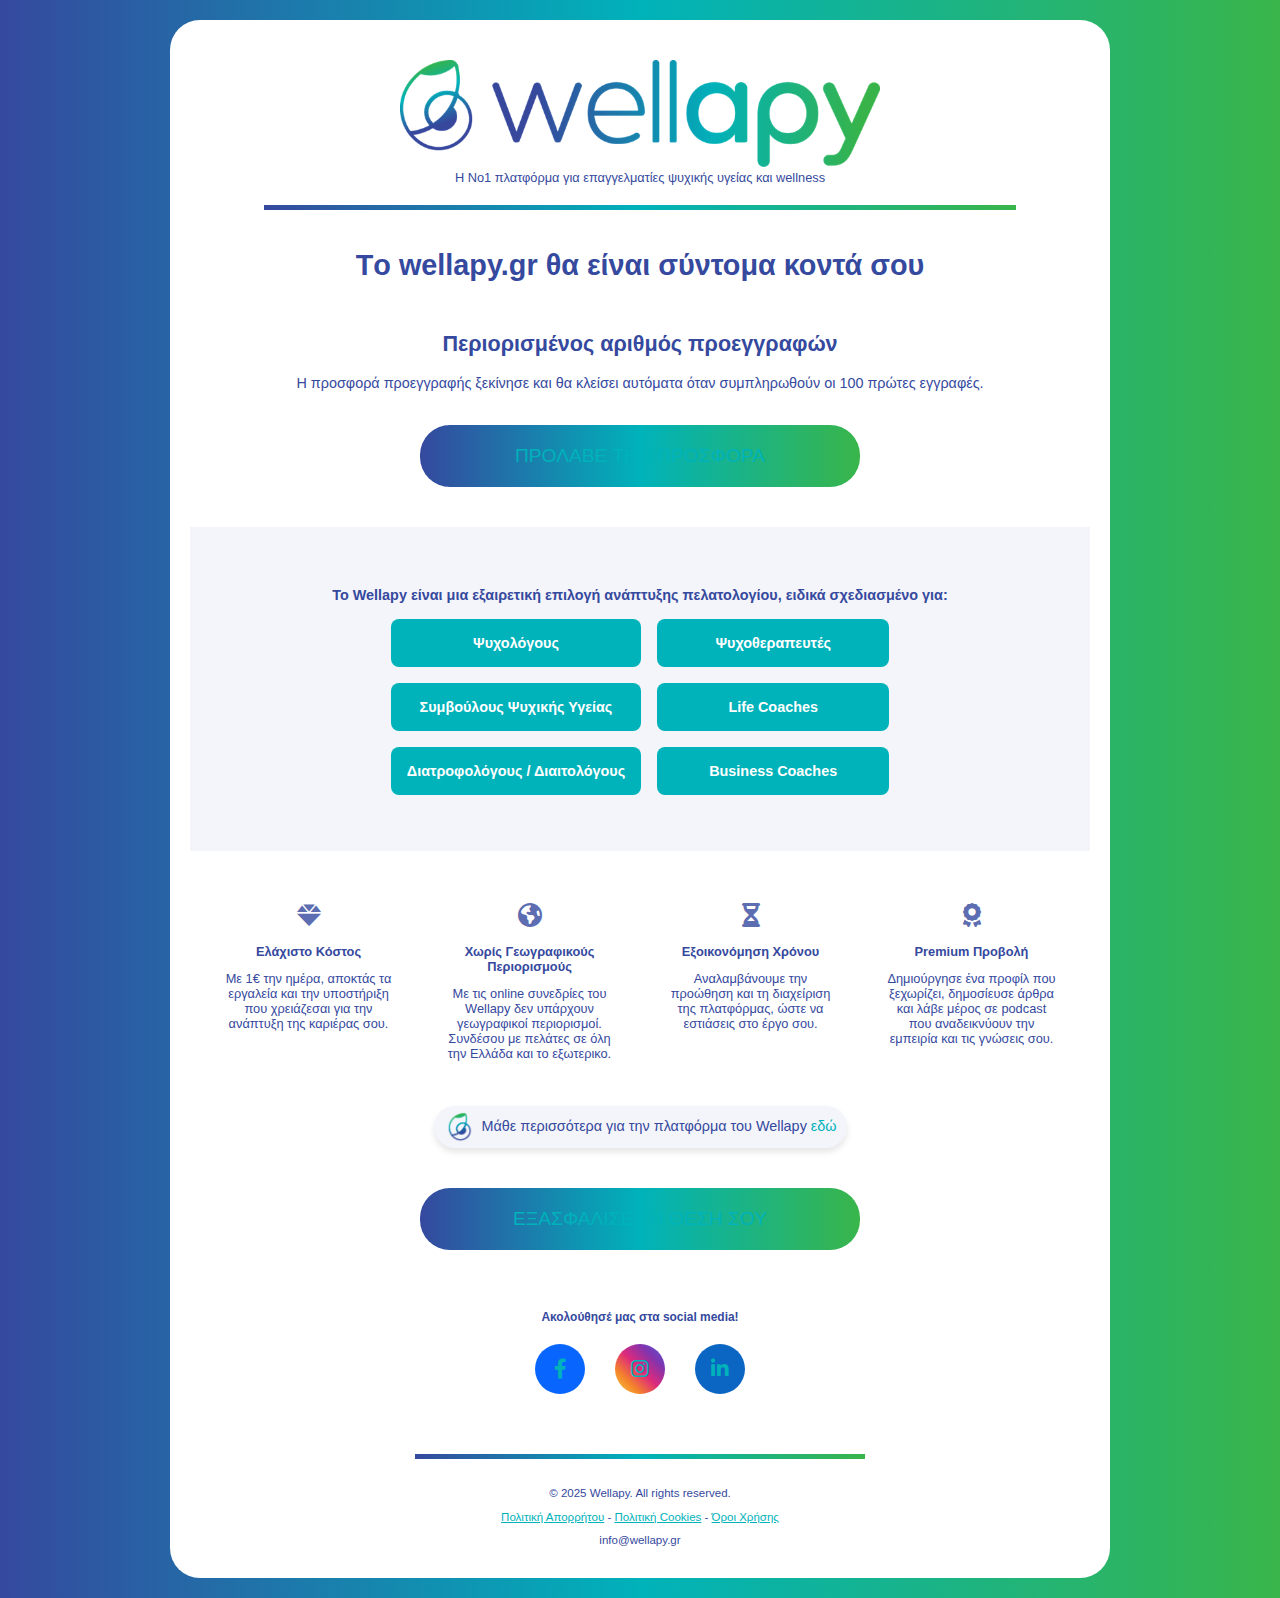
==== index.html @ b0df870e "new promo site" ====
<!DOCTYPE html>
<html lang="el">
    <head>
        <!-- Google tag (gtag.js) -->
        <script async src="https://www.googletagmanager.com/gtag/js?id=G-53JL127GSR"></script>
        <script>
            window.dataLayer = window.dataLayer || [];
            function gtag(){dataLayer.push(arguments);}
            gtag('js', new Date());
            gtag('config', 'G-53JL127GSR');
        </script>
        <!-- End Google tag -->
        <link rel="icon" href="assets/favicon.png" type="image/x-icon">
        <meta charset="UTF-8">
        <meta name="viewport" content="width=device-width, initial-scale=1.0">
        <title>Wellapy | Σύντομα κοντά σας</title>
        <meta name="description" content="Wellapy - Η Νο1 πλατφόρμα για επαγγελματίες ψυχικής υγείας και wellness. Περιορισμένος αριθμός προεγγραφών!">
        <link href="https://cdnjs.cloudflare.com/ajax/libs/font-awesome/6.0.0-beta3/css/all.min.css" rel="stylesheet">
        <link rel="stylesheet" href="styles/pages.css">
        <link rel="stylesheet" href="styles/responsive.css">
    </head>
    <body>
        <div class="main">

            <header>
                <img src="assets/LOGO-80.png" alt="Logo" />
            </header>
    
            <div class="tagline">
                Η Νο1 πλατφόρμα για επαγγελματίες ψυχικής υγείας και wellness
            </div>
    
            <hr />
    
            <div class="container index-container">

                <div class="title" style="text-align: center;">
                    <h1>Tο wellapy.gr θα είναι σύντομα κοντά σου</h1>
                </div>

                <div class="text">
                    <h2 style="margin-top: 30px;">Περιορισμένος αριθμός προεγγραφών</h3>
                    <p>Η προσφορά προεγγραφής ξεκίνησε και θα κλείσει αυτόματα όταν συμπληρωθούν οι 100 πρώτες εγγραφές.</p>
                </div>
                <a href="subscribe.html" class="cta-button">ΠΡΟΛΑΒΕ ΤΗΝ ΠΡΟΣΦΟΡΑ</a>

                <div class="ribbon">

                    <h4>Το Wellapy είναι μια εξαιρετική επιλογή ανάπτυξης πελατολογίου, ειδικά σχεδιασμένο για:</h4>

                    <div class="professionals-grid">
                        <div class="professionals-grid-item">
                            Ψυχολόγους
                        </div>
                        <div class="professionals-grid-item">
                            Ψυχοθεραπευτές
                        </div>
                        <div class="professionals-grid-item">
                            Συμβούλους Ψυχικής Υγείας
                        </div>
                        <div class="professionals-grid-item">
                            Life Coaches
                        </div>
                        <div class="professionals-grid-item">
                            Διατροφολόγους / Διαιτολόγους
                        </div>
                        <div class="professionals-grid-item">
                            Business Coaches
                        </div>
                    </div>

                </div>

                <div class="promo-grid">
                    <div class="promo-grid-item">
                        <i class="fas fa-gem"></i>
                        <h4>Ελάχιστο Κόστος</h4>
                        <p>Με 1€ την ημέρα, αποκτάς τα εργαλεία και την υποστήριξη που χρειάζεσαι για την ανάπτυξη της καριέρας σου.</p>
                    </div>
                    
                    <div class="promo-grid-item">
                        <i class="fas fa-earth"></i>
                        <h4>Χωρίς Γεωγραφικούς Περιορισμούς</h4>
                        <p>Με τις online συνεδρίες του Wellapy δεν υπάρχουν γεωγραφικοί περιορισμοί. Συνδέσου με πελάτες σε όλη την Ελλάδα και το εξωτερικο.</p>
                    </div>
    
                    <div class="promo-grid-item">
                        <i class="fas fa-hourglass"></i>
                        <h4>Εξοικονόμηση Χρόνου</h4>
                        <p>Αναλαμβάνουμε την προώθηση και τη διαχείριση της πλατφόρμας, ώστε να εστιάσεις στο έργο σου.</p>
                    </div>
    
                    <div class="promo-grid-item">
                        <i class="fas fa-award"></i>
                        <h4>Premium Προβολή</h4>
                        <p>Δημιούργησε ένα προφίλ που ξεχωρίζει, δημοσίευσε άρθρα και λάβε μέρος σε podcast που αναδεικνύουν την εμπειρία και τις γνώσεις σου.</p>
                    </div>
                </div>

                <div class="wellapy-pill">
                    Μάθε περισσότερα για την πλατφόρμα του Wellapy&nbsp;<a target="_blank" href="faq.html">εδώ</a>
                </div>

                <a href="subscribe.html" class="cta-button" style="margin-top: 40px;">ΕΞΑΣΦΑΛΙΣΕ ΤΗ ΘΕΣΗ ΣΟΥ</a>

                <h5 class="social-header">Ακολούθησέ μας στα social media!</h5>

                <div class="social-icons">
                    <a href="https://www.facebook.com/people/Wellapy/61571738606745/" target="_blank" class="social-icon facebook" aria-label="Facebook">
                        <i class="fab fa-facebook-f"></i>
                    </a>
                    <a href="https://www.instagram.com/wellapy.gr/" target="_blank" class="social-icon instagram" aria-label="Instagram">
                        <i class="fab fa-instagram"></i>
                    </a>
                    <a href="https://www.linkedin.com/company/wellapy-gr" target="_blank" class="social-icon linkedin" aria-label="LinkedIn">
                        <i class="fab fa-linkedin-in"></i>
                    </a>
                </div>

                <hr class="footer-hr" style="width: 50%; margin-top: 60px;" />

                <div class="footer" style="margin-top: 10px;">
                    <p>© 2025 Wellapy. All rights reserved.</p>
                    <a href="privacy-policy.html" target="_blank">Πολιτική Απορρήτου</a> - 
                    <a href="cookie-policy.html" target="_blank">Πολιτική Cookies</a> - 
                    <a href="terms-of-use.html" target="_blank">Όροι Χρήσης</a>
                    <p><span style="display: inline;">info</span><span style="display: inline;">@</span><span style="display: inline;">wellapy.gr</span></p>
                </div>
            </div>
    </body>
</html>
---- styles/pages.css ----
body {
    margin: 0;
    font-family: "Open Sans", sans-serif;
    background-color: white;
    color: #35499e;
    display: flex;
    flex-direction: column;
    align-items: center;
    min-height: 100vh;
    background: linear-gradient(to right, #35499e, #00b2ba, #39b54a);
}

.main {
    margin: 20px 10px;
    border-radius: 30px;
    background-color: #ffffff;
    font-size: 0.9rem;
}

header {
    max-width: 800px;
    background-color: #fff;
    margin: 20px auto 0;
    padding: 20px 0 0;
    text-align: center;
}

header img {
    max-width: 60%;
    height: auto;
}

.tagline {
    font-size: 0.8rem;
    text-align: center;
}

.title {
    max-width: 800px;
    margin: auto;
    text-align: center;
    padding: 0 20px;
}

.title h2 {
    margin: 30px 0 0;
}

.ribbon {
    width: 100%;
    background-color: #f4f5fa;
    margin-top: 40px;
    padding: 40px 0;
}

.ribbon h4 {
    margin-bottom: 0;
}

.professionals-grid {
    text-align: center;
    display: grid;
    grid-template-columns: repeat(2, auto); /* 3 equal columns */
    gap: 16px; /* Space between the boxes */
    justify-content: center; /* Centers the columns horizontally */
    padding: 16px;
}

.professionals-grid-item {
    background-color: #00b2ba;
    padding: 16px;
    text-align: center;
    border-radius: 8px;
    color: white;
    min-width: 200px;
    font-weight: bold;
}

.promo-grid {
    display: grid;
    grid-template-columns: repeat(4, 1fr); /* 4 equal columns */
    gap: 16px; /* Space between the boxes */
    padding: 16px;
    margin-top: 20px;
}

.promo-grid-item {
    /* background-color: #f4f5fa; */
    padding: 16px;
    text-align: center;
    border-radius: 8px;
    /* box-shadow: 0 2px 4px rgba(0, 0, 0, 0.1); */
}

.promo-grid-item .fas {
    font-size: 1.5rem;
    color: #5d6db1;
}

.promo-grid-item h4 {
    margin-bottom: 5px;
    font-size: 0.8rem;
}

.promo-grid-item p {
    font-size: 0.8rem;
}

.container {
    max-width: 900px;
    margin: 20px auto;
    padding: 0 20px;
}

.container a {
    color: #00b2ba;
}

.text {
    text-align: center;
    margin-bottom: 20px;
    text-wrap: balance;
    width: 80%;
}

.cta-button {
    width: 40%;
    min-width: 200px;
    padding: 20px 40px;
    border: none;
    border-radius: 30px;
    font-size: 1.2rem;
    text-decoration: none;
    text-align: center;
    cursor: pointer;
    background: linear-gradient(to right, #35499e, #00b2ba, #39b54a);
    color: white;
    transition: box-shadow 0.3s ease;
}
  
.cta-button:hover {
    box-shadow: 0 4px 8px rgba(0, 0, 0, 0.3);
}

h5.social-header {
    margin-top: 60px;
}

.social-icons {
    display: flex;
    gap: 30px;
}

.social-icon {
    display: flex;
    justify-content: center;
    align-items: center;
    width: 50px;
    height: 50px;
    border-radius: 50%;
    text-decoration: none;
    color: white;
    font-size: 20px;
    transition: box-shadow 0.3s ease, transform 0.3s ease;
}

.facebook {
    background-color: #0866ff;
}

.instagram {
    background: linear-gradient(45deg, #F7D447, #f58529, #dd2a7b, #8134af, #515bd4);
}

.linkedin {
    background-color: #0a66c2;
}

.social-icon:hover {
    box-shadow: 0 4px 8px rgba(0, 0, 0, 0.3);
}

.index-container {
    text-align: center;
    display: flex;
    display: -webkit-flex; /* Safari */
    flex-direction: column;
    align-items: center;
}

hr {
    background: linear-gradient(to right, #35499e, #00b2ba, #39b54a);
    height: 5px;
    width: 80%;
    border: 0;
    margin-top: 20px;
}

.footer hr {
    width: 60%;
    margin: 40px auto 20px;
}

.pricing-card hr {
    margin: 0 auto;
}

.footer {
    text-align: center;
    font-size: 0.8em;
    margin-top: 30px;
}

.wellapy-pill {
    width: auto;
    max-width: 40%;
    margin: 0 auto;
    text-align: center;
    background-color: #f4f5fa;
    border-radius: 30px;
    color: #35499e;
    box-shadow: 0 4px 6px rgba(0, 0, 0, 0.1);
    background-image: url('../assets/favicon.png'); /* Replace with your icon file */
    background-repeat: no-repeat;
    background-position: 10px center;
    background-size: 32px 32px; /* Adjust size as needed */
    padding: 10px 10px 10px 48px; /* Add space for the icon */
    line-height: 1.5;
}

.wellapy-pill a {
    color: #00b2ba;
    text-decoration: none;
}

.wellapy-pill a:hover {
    text-decoration: underline;
}
---- styles/responsive.css ----
/* Responsive styles for different screen sizes */
@media (max-width: 768px) {
    .container {
        flex-direction: column;
    }

    .left-side,
    .right-side {
        flex: none;
    }

    .left-side {
        display: none;
    }

    .cta-button {
        font-size: 1.2rem;
    }

    .professionals-grid,
    .promo-grid {
        grid-template-columns: 1fr; /* 1 column layout for smaller screens */
    }
}

@media (max-width: 480px) {
    .left-side {
        display: none;
    }

    .right-side {
        padding: 60px 5px 20px 5px;
    }

    .tagline {
        font-size: 1rem;
        text-wrap: balance;
    }

    .cta-button {
        font-size: 1rem;
    }
}
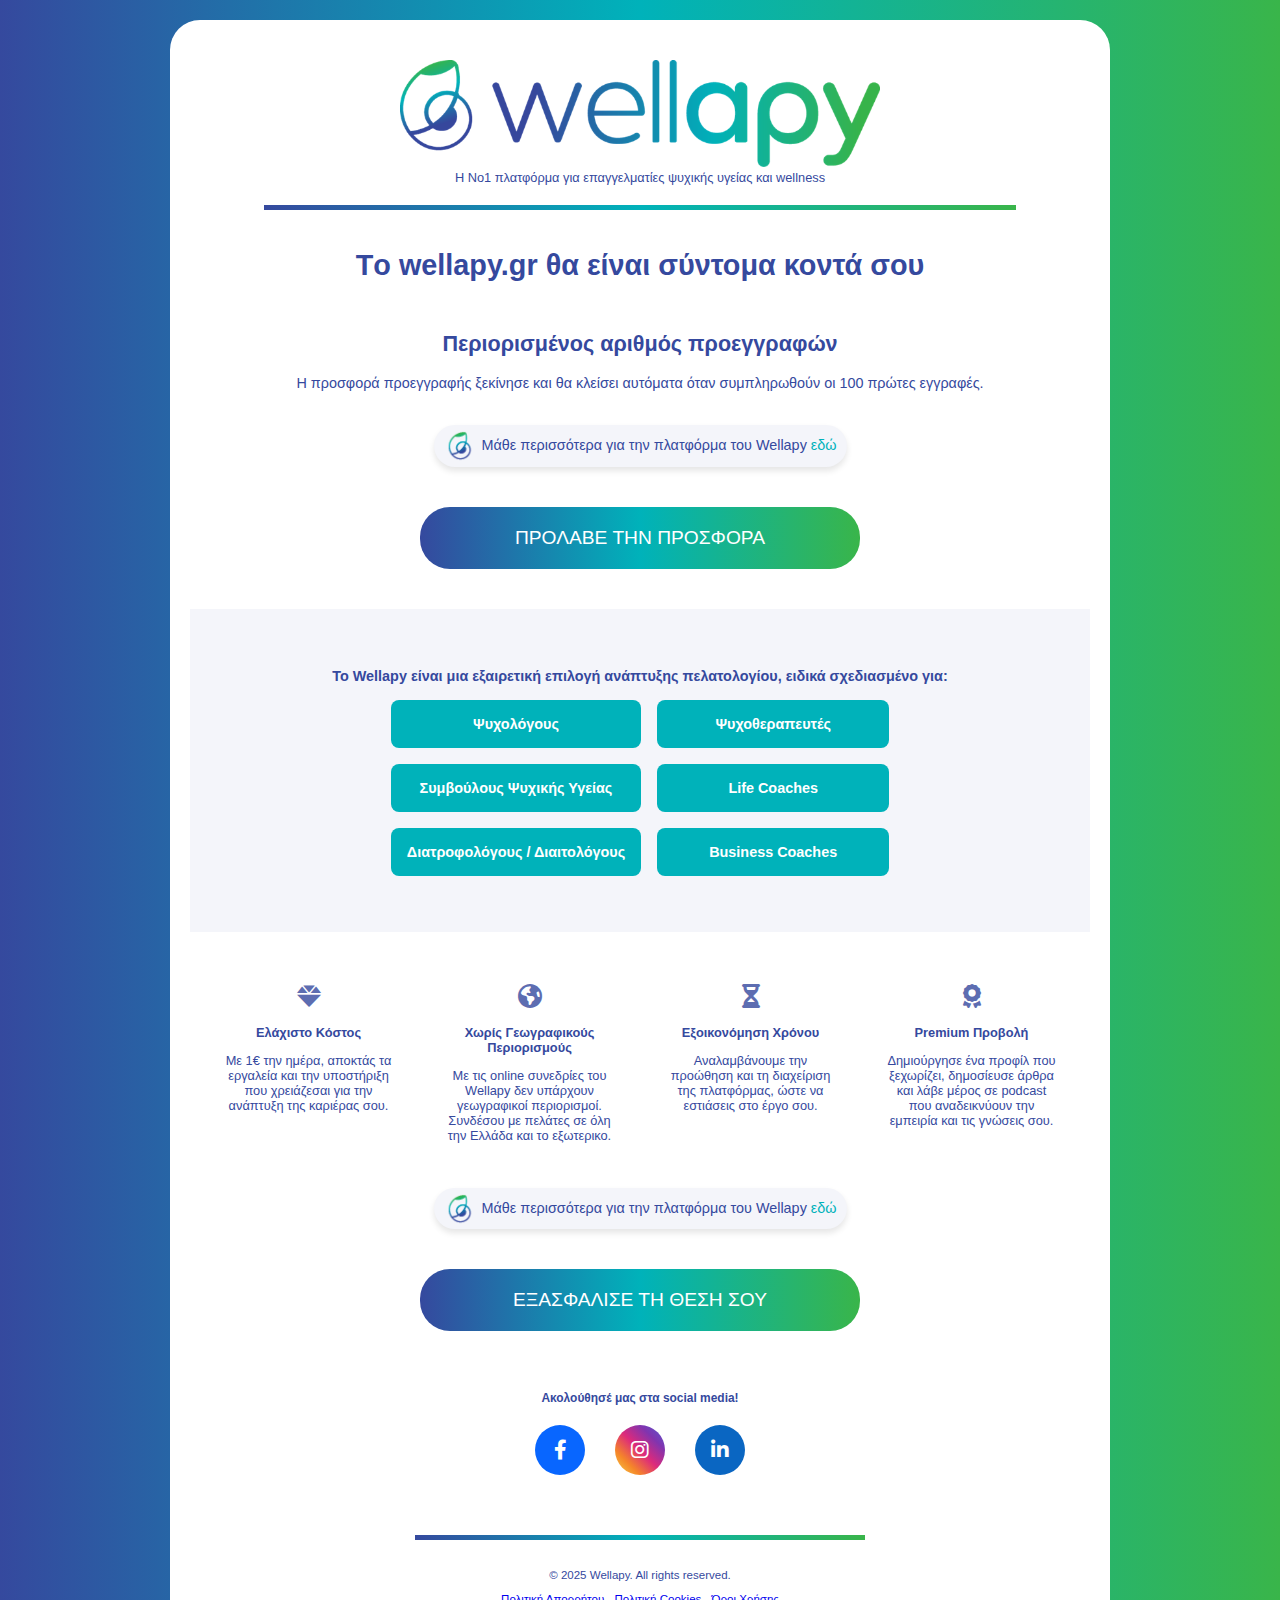
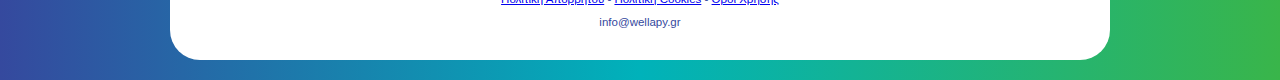
==== commit 1b69ab8e: "added 2nd link to faq in home page" ====
--- a/index.html
+++ b/index.html
@@ -42,7 +42,12 @@
                     <h2 style="margin-top: 30px;">Περιορισμένος αριθμός προεγγραφών</h3>
                     <p>Η προσφορά προεγγραφής ξεκίνησε και θα κλείσει αυτόματα όταν συμπληρωθούν οι 100 πρώτες εγγραφές.</p>
                 </div>
-                <a href="subscribe.html" class="cta-button">ΠΡΟΛΑΒΕ ΤΗΝ ΠΡΟΣΦΟΡΑ</a>
+
+                <div class="wellapy-pill">
+                    Μάθε περισσότερα για την πλατφόρμα του Wellapy&nbsp;<a target="_blank" href="faq.html">εδώ</a>
+                </div>
+
+                <a href="subscribe.html" class="cta-button" style="margin-top: 40px;">ΠΡΟΛΑΒΕ ΤΗΝ ΠΡΟΣΦΟΡΑ</a>
 
                 <div class="ribbon">
 
--- a/styles/pages.css
+++ b/styles/pages.css
@@ -110,10 +110,6 @@
     max-width: 900px;
     margin: 20px auto;
     padding: 0 20px;
-}
-
-.container a {
-    color: #00b2ba;
 }
 
 .text {
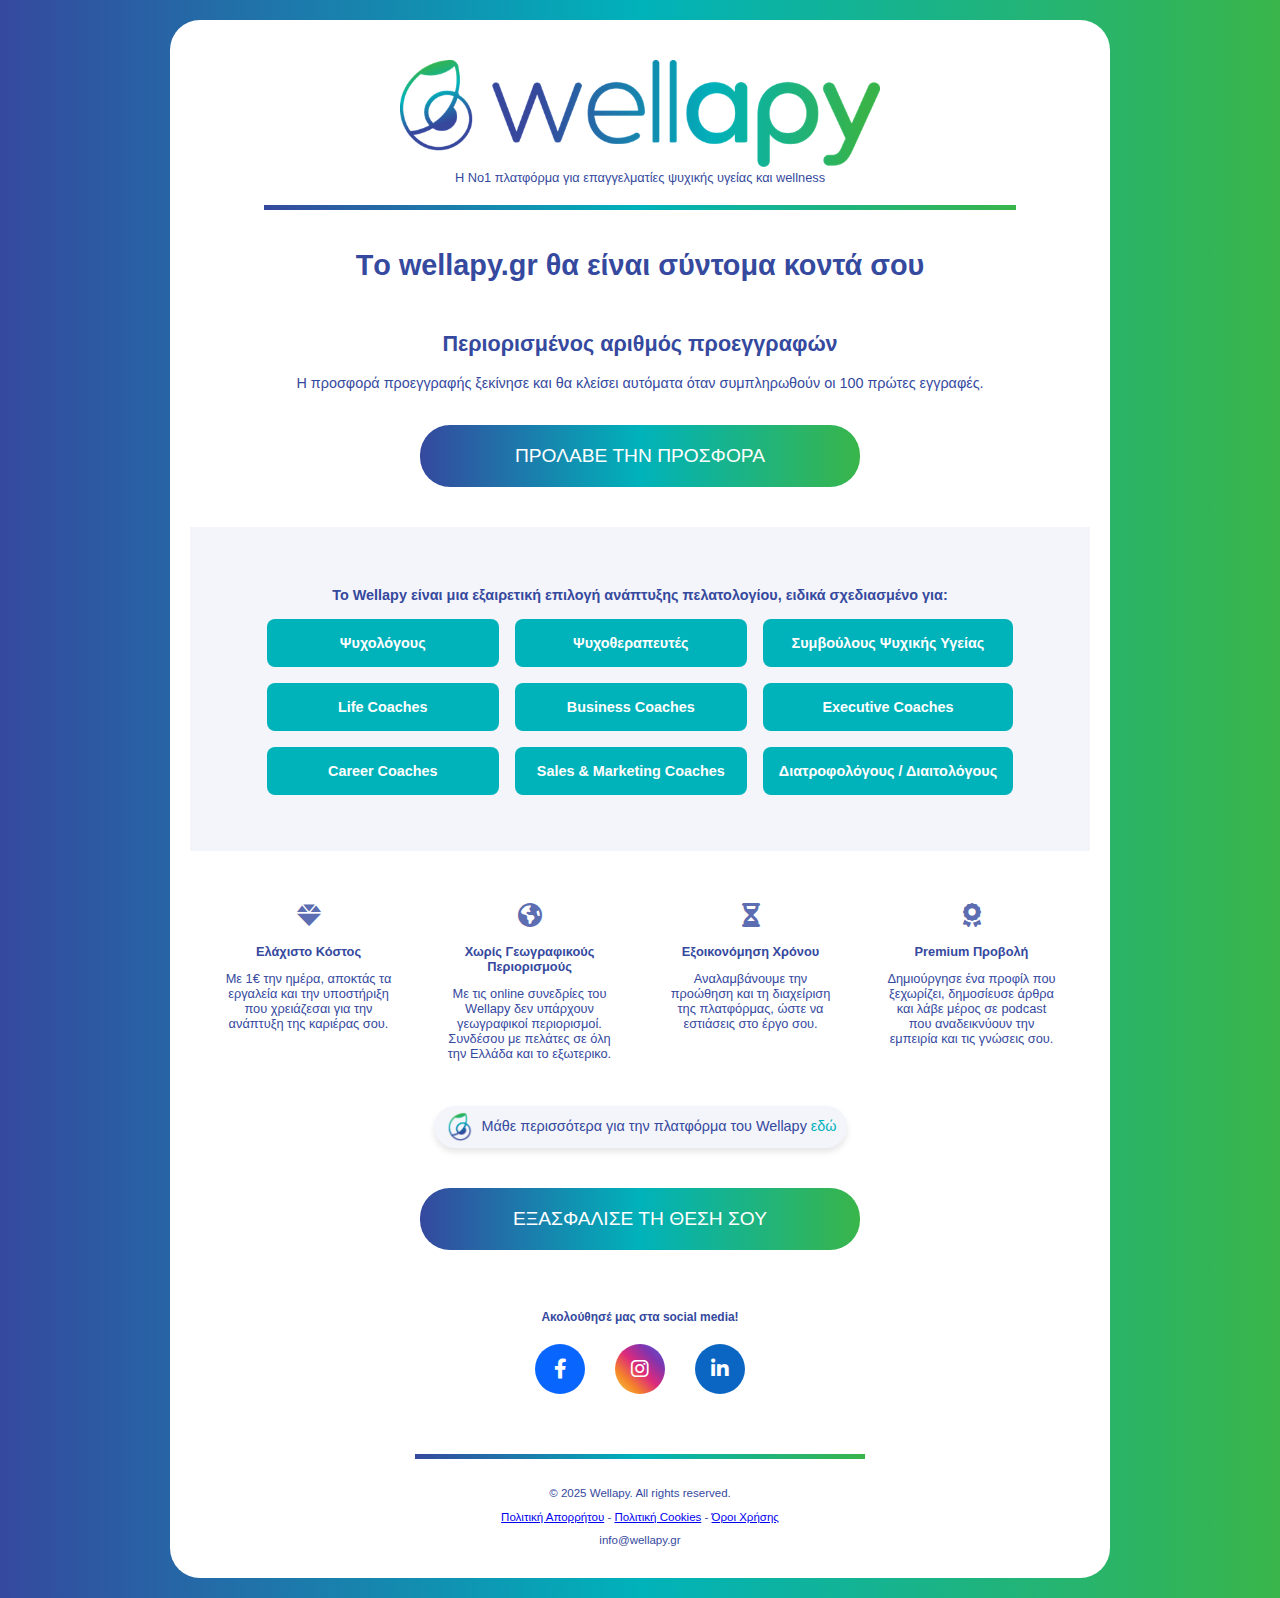
==== commit 2ab3ff2e: "coaches!" ====
--- a/index.html
+++ b/index.html
@@ -42,12 +42,7 @@
                     <h2 style="margin-top: 30px;">Περιορισμένος αριθμός προεγγραφών</h3>
                     <p>Η προσφορά προεγγραφής ξεκίνησε και θα κλείσει αυτόματα όταν συμπληρωθούν οι 100 πρώτες εγγραφές.</p>
                 </div>
-
-                <div class="wellapy-pill">
-                    Μάθε περισσότερα για την πλατφόρμα του Wellapy&nbsp;<a target="_blank" href="faq.html">εδώ</a>
-                </div>
-
-                <a href="subscribe.html" class="cta-button" style="margin-top: 40px;">ΠΡΟΛΑΒΕ ΤΗΝ ΠΡΟΣΦΟΡΑ</a>
+                <a href="subscribe.html" class="cta-button">ΠΡΟΛΑΒΕ ΤΗΝ ΠΡΟΣΦΟΡΑ</a>
 
                 <div class="ribbon">
 
@@ -67,10 +62,19 @@
                             Life Coaches
                         </div>
                         <div class="professionals-grid-item">
-                            Διατροφολόγους / Διαιτολόγους
+                            Business Coaches
                         </div>
                         <div class="professionals-grid-item">
-                            Business Coaches
+                            Executive Coaches
+                        </div>
+                        <div class="professionals-grid-item">
+                            Career Coaches
+                        </div>
+                        <div class="professionals-grid-item">
+                            Sales & Marketing Coaches
+                        </div>
+                        <div class="professionals-grid-item">
+                            Διατροφολόγους / Διαιτολόγους
                         </div>
                     </div>
 
--- a/styles/pages.css
+++ b/styles/pages.css
@@ -60,7 +60,7 @@
 .professionals-grid {
     text-align: center;
     display: grid;
-    grid-template-columns: repeat(2, auto); /* 3 equal columns */
+    grid-template-columns: repeat(3, auto); /* 3 equal columns */
     gap: 16px; /* Space between the boxes */
     justify-content: center; /* Centers the columns horizontally */
     padding: 16px;
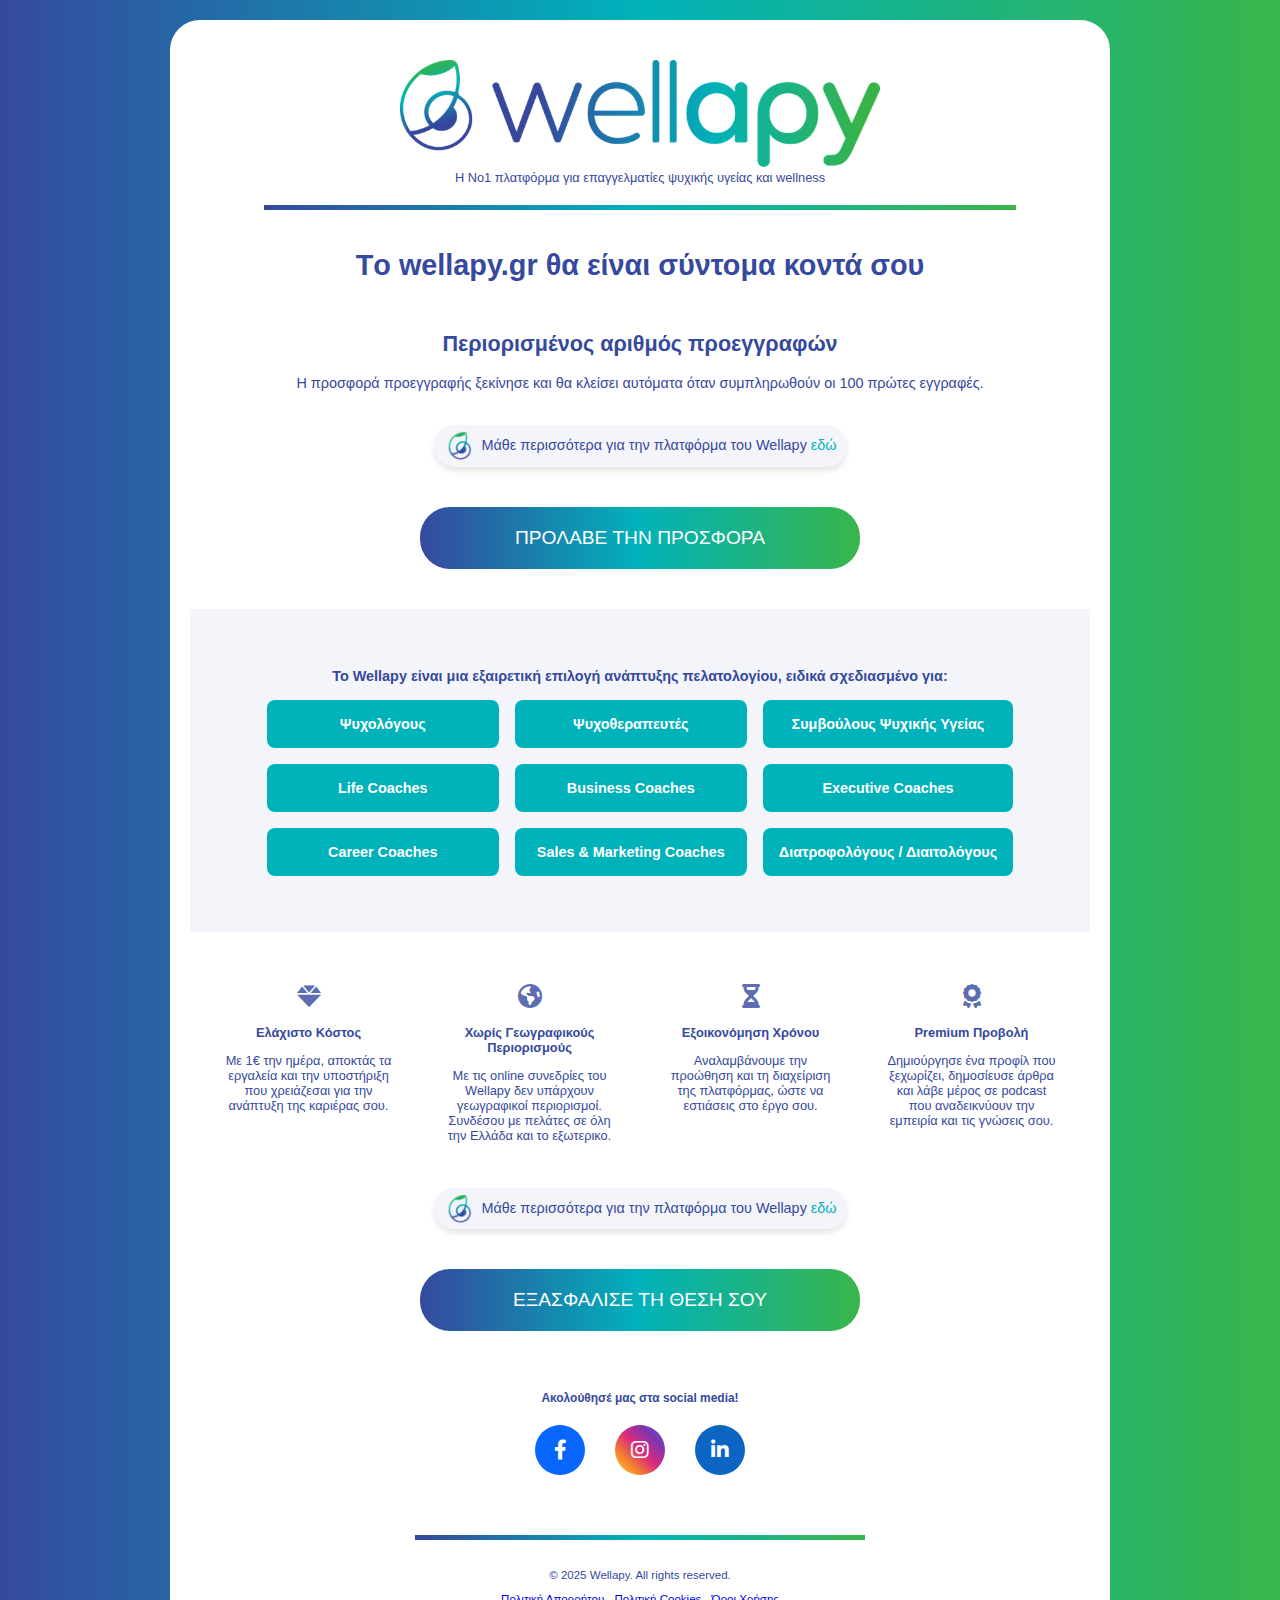
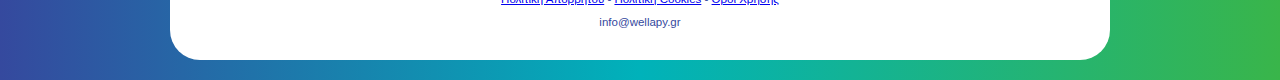
==== commit 8d185e45: "Merge branch 'main' of https://github.com/gcharikiopoulos/wellapy-promo" ====
--- a/index.html
+++ b/index.html
@@ -42,7 +42,12 @@
                     <h2 style="margin-top: 30px;">Περιορισμένος αριθμός προεγγραφών</h3>
                     <p>Η προσφορά προεγγραφής ξεκίνησε και θα κλείσει αυτόματα όταν συμπληρωθούν οι 100 πρώτες εγγραφές.</p>
                 </div>
-                <a href="subscribe.html" class="cta-button">ΠΡΟΛΑΒΕ ΤΗΝ ΠΡΟΣΦΟΡΑ</a>
+
+                <div class="wellapy-pill">
+                    Μάθε περισσότερα για την πλατφόρμα του Wellapy&nbsp;<a target="_blank" href="faq.html">εδώ</a>
+                </div>
+
+                <a href="subscribe.html" class="cta-button" style="margin-top: 40px;">ΠΡΟΛΑΒΕ ΤΗΝ ΠΡΟΣΦΟΡΑ</a>
 
                 <div class="ribbon">
 
